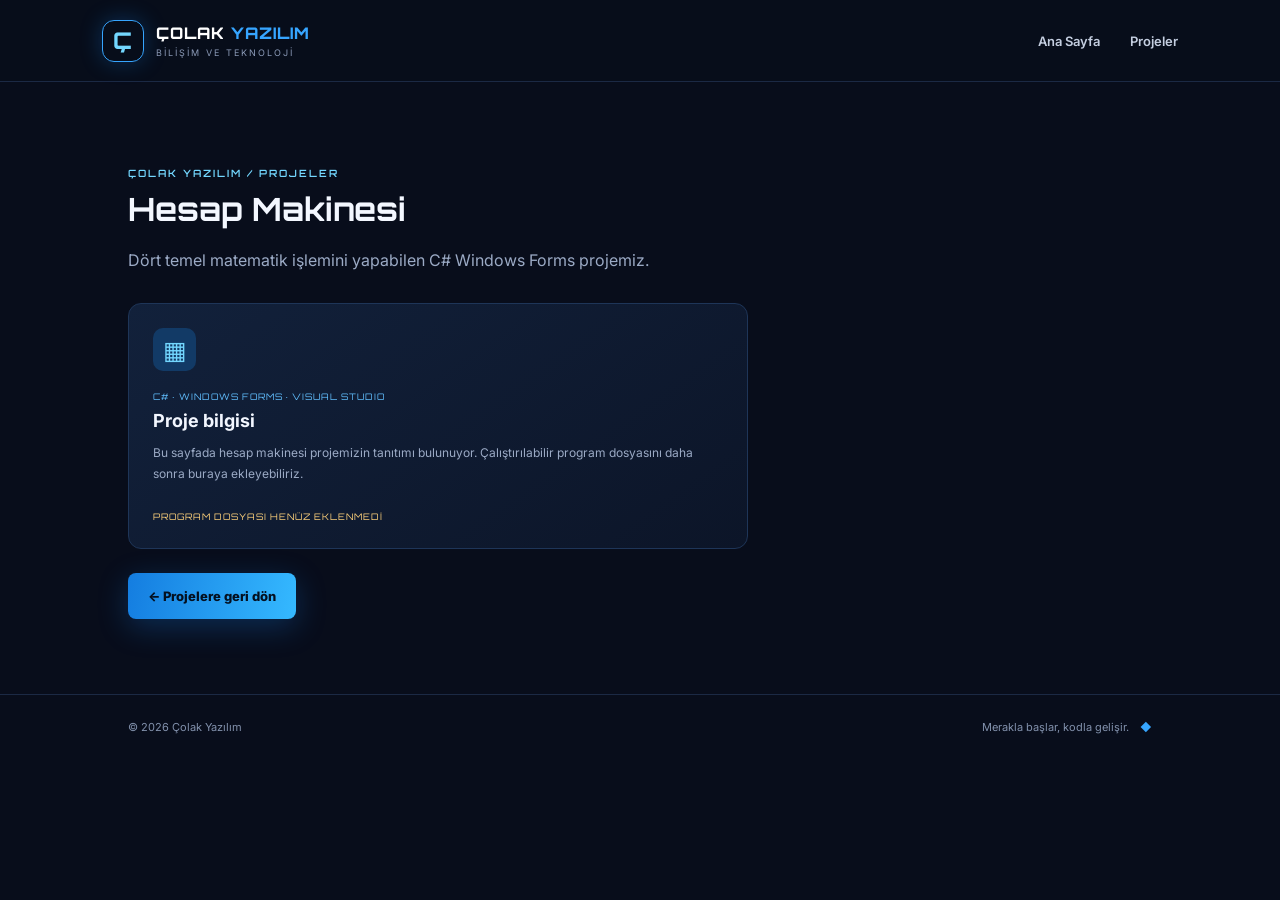
==== hesap-makinesi.html @ a11ee245 "Add files via upload" ====
<!DOCTYPE html>
<html lang="tr">
<head>
  <meta charset="UTF-8">
  <meta name="viewport" content="width=device-width, initial-scale=1.0">
  <title>Hesap Makinesi | Çolak Yazılım</title>
  <link rel="stylesheet" href="style.css">
</head>
<body>
  <header class="topbar">
    <a class="brand" href="index.html"><span class="brand-mark">Ç</span><span>ÇOLAK<span class="blue"> YAZILIM</span><small>BİLİŞİM VE TEKNOLOJİ</small></span></a>
    <nav><a href="index.html">Ana Sayfa</a><a href="index.html#projeler">Projeler</a></nav>
  </header>
  <main class="section" style="min-height:65vh">
    <p class="eyebrow">ÇOLAK YAZILIM / PROJELER</p>
    <h2>Hesap Makinesi</h2>
    <p style="color:#9baac5;max-width:620px;line-height:1.9">Dört temel matematik işlemini yapabilen C# Windows Forms projemiz.</p>
    <div class="project-card" style="max-width:620px;margin-top:28px">
      <div class="project-icon">▦</div>
      <p class="tag">C# · WINDOWS FORMS · VISUAL STUDIO</p>
      <h3>Proje bilgisi</h3>
      <p>Bu sayfada hesap makinesi projemizin tanıtımı bulunuyor. Çalıştırılabilir program dosyasını daha sonra buraya ekleyebiliriz.</p>
      <span class="status in-progress">PROGRAM DOSYASI HENÜZ EKLENMEDİ</span>
    </div>
    <a class="main-button" href="index.html#projeler">← Projelere geri dön</a>
  </main>
  <footer><span>© 2026 Çolak Yazılım</span><span>Merakla başlar, kodla gelişir. <b>◆</b></span></footer>
</body>
</html>
---- style.css ----
@import url('https://fonts.googleapis.com/css2?family=Orbitron:wght@500;600;700;800&family=Inter:wght@400;500;600;700;800&display=swap');

:root { --bg:#080d1b; --panel:#101a31; --blue:#36a5ff; --cyan:#73d7ff; --text:#f3f7ff; --muted:#9baac5; }
* { box-sizing:border-box; }
html { scroll-behavior:smooth; }
body { margin:0; background:var(--bg); color:var(--text); font-family:Inter,Arial,sans-serif; }
.topbar { height:82px; padding:0 8%; display:flex; align-items:center; justify-content:space-between; border-bottom:1px solid #1b2944; background:#080d1bf2; }
.brand { display:flex; align-items:center; gap:12px; color:white; text-decoration:none; font-family:Orbitron,sans-serif; font-weight:800; letter-spacing:1px; }
.brand-mark { width:42px; height:42px; display:grid; place-items:center; border:1px solid var(--blue); color:var(--cyan); border-radius:12px; font-size:23px; box-shadow:0 0 22px #168dff44; }
.brand .blue { color:var(--blue); }
.brand small { display:block; margin-top:4px; color:#8b9ab7; font:9px Inter,sans-serif; letter-spacing:2px; }
nav { display:flex; gap:30px; }
nav a { color:#c4cee0; text-decoration:none; font-size:13px; font-weight:600; }
nav a:hover { color:var(--cyan); }
.hero { min-height:530px; padding:75px 10%; display:flex; align-items:center; justify-content:space-between; position:relative; overflow:hidden; background:radial-gradient(ellipse at 75% 48%,#12366a 0%,#0b1730 34%,#080d1b 72%); }
.hero-content { position:relative; z-index:2; max-width:560px; }
.eyebrow { color:var(--cyan); font:600 10px Orbitron,sans-serif; letter-spacing:2px; }
h1 { margin:22px 0 18px; font:800 clamp(42px,6vw,70px)/1.12 Orbitron,sans-serif; letter-spacing:-3px; }
h1 span, .about h2 span { color:var(--blue); text-shadow:0 0 28px #168dff66; }
.intro { max-width:430px; color:var(--muted); line-height:1.8; font-size:15px; }
.main-button { display:inline-flex; align-items:center; gap:25px; margin-top:24px; padding:15px 20px; border-radius:8px; background:linear-gradient(100deg,#147de0,#35b9ff); color:#041020; text-decoration:none; font-weight:800; font-size:13px; box-shadow:0 8px 30px #168dff40; }
.main-button span { font-size:20px; }
.hero-art { width:370px; height:340px; position:relative; display:grid; place-items:center; }
.orbit { position:absolute; border:1px solid #3aaaff55; border-radius:50%; transform:rotate(-25deg); }
.orbit-one { width:330px; height:150px; }
.orbit-two { width:270px; height:270px; border-color:#3aaaff33; }
.chip { width:180px; height:180px; display:flex; flex-direction:column; align-items:center; justify-content:center; gap:8px; border:1px solid #4bbaff88; border-radius:28px; background:linear-gradient(145deg,#1c4778,#0b1932 70%); box-shadow:0 0 65px #168dff55,inset 0 0 30px #168dff22; transform:rotate(-8deg); }
.chip span { color:var(--cyan); font:800 36px Orbitron,sans-serif; }
.chip b { color:white; font-size:32px; }
.chip small { color:#9fb6d7; font:9px Orbitron,sans-serif; letter-spacing:2px; }
.float-tag { position:absolute; padding:9px 12px; border:1px solid #3aaaff66; border-radius:6px; background:#0c1a31; color:var(--cyan); font:10px Orbitron,sans-serif; letter-spacing:1px; }
.tag-top { top:40px; right:5px; }
.tag-bottom { bottom:42px; left:0; }
.section { padding:75px 10%; }
.projects { background:#0b1223; border-top:1px solid #182744; border-bottom:1px solid #182744; }
.section-heading { display:flex; align-items:end; justify-content:space-between; margin-bottom:30px; }
h2 { margin:10px 0 0; font:700 32px Orbitron,sans-serif; }
.section-note { color:#607494; font:10px Orbitron,sans-serif; letter-spacing:2px; }
.cards { display:grid; grid-template-columns:repeat(3,1fr); gap:18px; }
.project-card { min-height:245px; padding:24px; border:1px solid #1e3558; border-radius:13px; background:linear-gradient(145deg,#12213b,#0c1528); transition:.2s; }
.project-card:hover { transform:translateY(-5px); border-color:#318fe0; box-shadow:0 12px 35px #0005; }
.project-icon { width:43px; height:43px; display:grid; place-items:center; border-radius:10px; background:#123a66; color:var(--cyan); font-size:25px; }
.project-card .tag { margin:20px 0 8px; color:#61bfff; font:9px Orbitron,sans-serif; letter-spacing:1px; }
.project-card h3 { margin:0 0 9px; font-size:18px; }
.project-card p:not(.tag) { min-height:44px; color:var(--muted); font-size:12px; line-height:1.7; }
.status { display:inline-block; margin-top:12px; color:#77e4bd; font:9px Orbitron,sans-serif; letter-spacing:1px; }
.in-progress { color:#ffd27b; }
.about { text-align:center; max-width:850px; margin:auto; }
.about h2 { font-size:38px; line-height:1.35; }
.about > p:last-child { max-width:570px; margin:20px auto 0; color:var(--muted); font-size:14px; line-height:1.9; }
footer { display:flex; justify-content:space-between; padding:25px 10%; border-top:1px solid #1b2944; color:#8291ac; font-size:11px; }
footer b { color:var(--blue); margin-left:8px; }
@media (max-width:760px) {
  .topbar { height:auto; padding:18px 6%; align-items:flex-start; gap:18px; flex-direction:column; }
  nav { gap:18px; flex-wrap:wrap; }
  .hero { padding:65px 7%; }
  .hero-art { display:none; }
  .section { padding:58px 7%; }
  .cards { grid-template-columns:1fr; }
  .section-heading { align-items:flex-start; gap:15px; flex-direction:column; }
  footer { padding:22px 7%; gap:12px; flex-direction:column; }
}
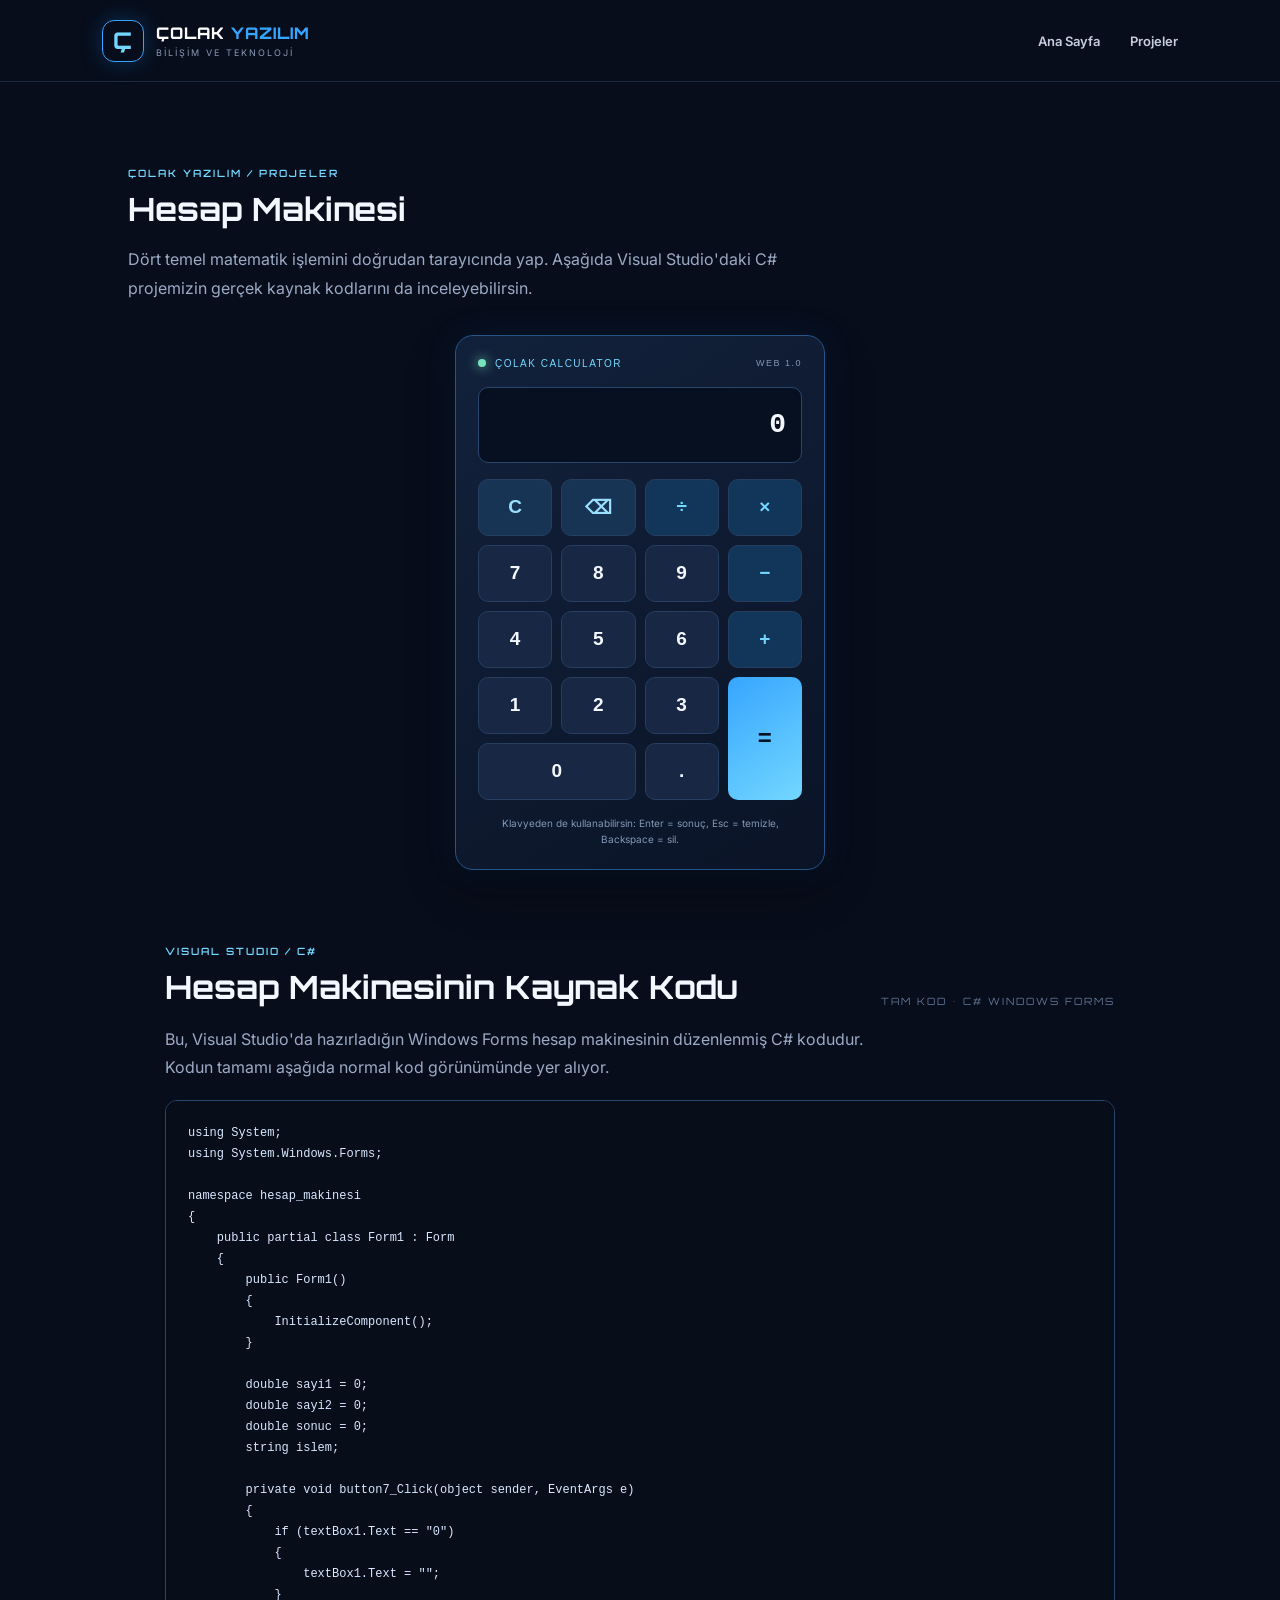
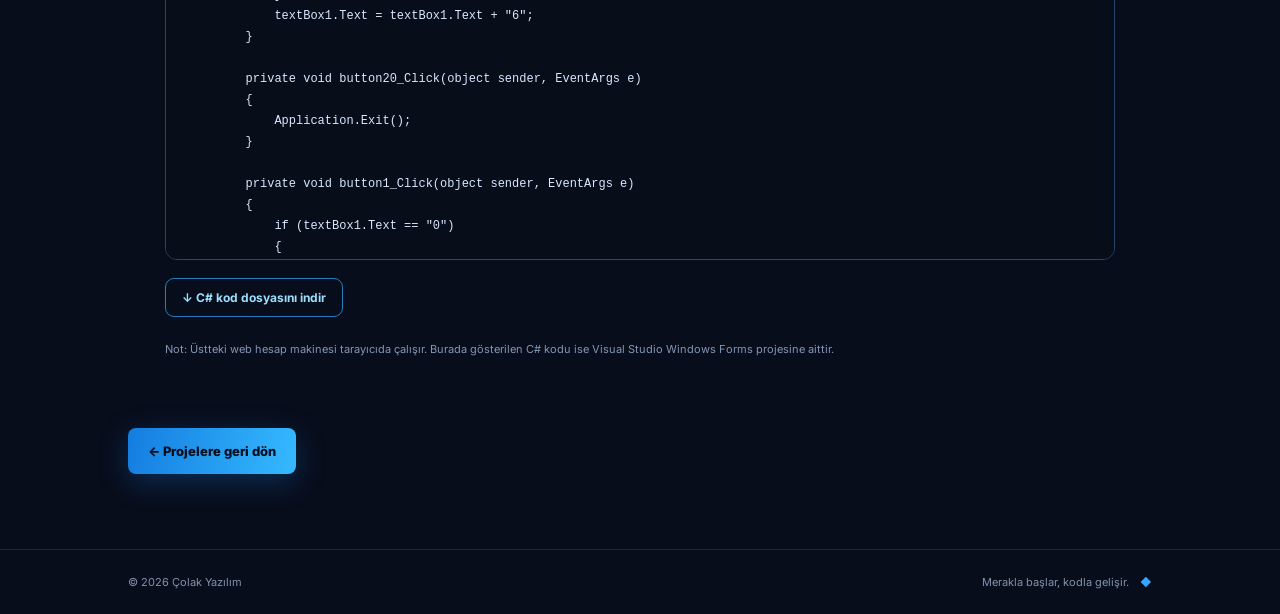
==== commit 429ab7e8: "Add files via upload" ====
--- a/hesap-makinesi.html
+++ b/hesap-makinesi.html
@@ -11,19 +11,263 @@
     <a class="brand" href="index.html"><span class="brand-mark">Ç</span><span>ÇOLAK<span class="blue"> YAZILIM</span><small>BİLİŞİM VE TEKNOLOJİ</small></span></a>
     <nav><a href="index.html">Ana Sayfa</a><a href="index.html#projeler">Projeler</a></nav>
   </header>
-  <main class="section" style="min-height:65vh">
+
+  <main class="section calculator-page">
     <p class="eyebrow">ÇOLAK YAZILIM / PROJELER</p>
     <h2>Hesap Makinesi</h2>
-    <p style="color:#9baac5;max-width:620px;line-height:1.9">Dört temel matematik işlemini yapabilen C# Windows Forms projemiz.</p>
-    <div class="project-card" style="max-width:620px;margin-top:28px">
-      <div class="project-icon">▦</div>
-      <p class="tag">C# · WINDOWS FORMS · VISUAL STUDIO</p>
-      <h3>Proje bilgisi</h3>
-      <p>Bu sayfada hesap makinesi projemizin tanıtımı bulunuyor. Çalıştırılabilir program dosyasını daha sonra buraya ekleyebiliriz.</p>
-      <span class="status in-progress">PROGRAM DOSYASI HENÜZ EKLENMEDİ</span>
-    </div>
+    <p class="calculator-intro">Dört temel matematik işlemini doğrudan tarayıcında yap. Aşağıda Visual Studio'daki C# projemizin gerçek kaynak kodlarını da inceleyebilirsin.</p>
+
+    <section class="web-calculator" aria-label="Çalışan hesap makinesi">
+      <div class="calculator-heading"><span class="calculator-dot"></span><span>ÇOLAK CALCULATOR</span><span class="calculator-version">WEB 1.0</span></div>
+      <input id="ekran" class="calculator-screen" type="text" value="0" readonly aria-label="Hesap makinesi ekranı">
+      <div class="calculator-buttons">
+        <button class="calc-key utility" onclick="temizle()">C</button>
+        <button class="calc-key utility" onclick="sil()">⌫</button>
+        <button class="calc-key operator" onclick="islemSec('/')">÷</button>
+        <button class="calc-key operator" onclick="islemSec('*')">×</button>
+        <button class="calc-key" onclick="sayiEkle('7')">7</button>
+        <button class="calc-key" onclick="sayiEkle('8')">8</button>
+        <button class="calc-key" onclick="sayiEkle('9')">9</button>
+        <button class="calc-key operator" onclick="islemSec('-')">−</button>
+        <button class="calc-key" onclick="sayiEkle('4')">4</button>
+        <button class="calc-key" onclick="sayiEkle('5')">5</button>
+        <button class="calc-key" onclick="sayiEkle('6')">6</button>
+        <button class="calc-key operator" onclick="islemSec('+')">+</button>
+        <button class="calc-key" onclick="sayiEkle('1')">1</button>
+        <button class="calc-key" onclick="sayiEkle('2')">2</button>
+        <button class="calc-key" onclick="sayiEkle('3')">3</button>
+        <button class="calc-key equals" onclick="hesapla()">=</button>
+        <button class="calc-key zero" onclick="sayiEkle('0')">0</button>
+        <button class="calc-key" onclick="virgulEkle()">.</button>
+      </div>
+      <p class="calculator-hint">Klavyeden de kullanabilirsin: Enter = sonuç, Esc = temizle, Backspace = sil.</p>
+    </section>
+
+    <section class="source-section">
+      <div class="source-title">
+        <div><p class="eyebrow">VISUAL STUDIO / C#</p><h2>Hesap Makinesinin Kaynak Kodu</h2></div>
+        <span class="section-note">TAM KOD • C# WINDOWS FORMS</span>
+      </div>
+      <p class="source-intro">Bu, Visual Studio'da hazırladığın Windows Forms hesap makinesinin düzenlenmiş C# kodudur. Kodun tamamı aşağıda normal kod görünümünde yer alıyor.</p>
+      <pre class="full-source-code"><code>using System;
+using System.Windows.Forms;
+
+namespace hesap_makinesi
+{
+    public partial class Form1 : Form
+    {
+        public Form1()
+        {
+            InitializeComponent();
+        }
+
+        double sayi1 = 0;
+        double sayi2 = 0;
+        double sonuc = 0;
+        string islem;
+
+        private void button7_Click(object sender, EventArgs e)
+        {
+            if (textBox1.Text == "0")
+            {
+                textBox1.Text = "";
+            }
+            textBox1.Text = textBox1.Text + "6";
+        }
+
+        private void button20_Click(object sender, EventArgs e)
+        {
+            Application.Exit();
+        }
+
+        private void button1_Click(object sender, EventArgs e)
+        {
+            if (textBox1.Text == "0")
+            {
+                textBox1.Text = "";
+            }
+            textBox1.Text = textBox1.Text + "0";
+        }
+
+        private void button2_Click(object sender, EventArgs e)
+        {
+            if (textBox1.Text == "0")
+            {
+                textBox1.Text = "";
+            }
+            textBox1.Text = textBox1.Text + "1";
+        }
+
+        private void Form1_Load(object sender, EventArgs e)
+        {
+            ControlBox = false;
+        }
+
+        private void button3_Click(object sender, EventArgs e)
+        {
+            if (textBox1.Text == "0")
+            {
+                textBox1.Text = "";
+            }
+            textBox1.Text = textBox1.Text + "2";
+        }
+
+        private void button4_Click(object sender, EventArgs e)
+        {
+            if (textBox1.Text == "0")
+            {
+                textBox1.Text = "";
+            }
+            textBox1.Text = textBox1.Text + "3";
+        }
+
+        private void button5_Click(object sender, EventArgs e)
+        {
+            if (textBox1.Text == "0")
+            {
+                textBox1.Text = "";
+            }
+            textBox1.Text = textBox1.Text + "4";
+        }
+
+        private void button6_Click(object sender, EventArgs e)
+        {
+            if (textBox1.Text == "0")
+            {
+                textBox1.Text = "";
+            }
+            textBox1.Text = textBox1.Text + "5";
+        }
+
+        private void button8_Click(object sender, EventArgs e)
+        {
+            if (textBox1.Text == "0")
+            {
+                textBox1.Text = "";
+            }
+            textBox1.Text = textBox1.Text + "7";
+        }
+
+        private void button9_Click(object sender, EventArgs e)
+        {
+            if (textBox1.Text == "0")
+            {
+                textBox1.Text = "";
+            }
+            textBox1.Text = textBox1.Text + "8";
+        }
+
+        private void button10_Click(object sender, EventArgs e)
+        {
+            if (textBox1.Text == "0")
+            {
+                textBox1.Text = "";
+            }
+            textBox1.Text = textBox1.Text + "9";
+        }
+
+        private void button13_Click(object sender, EventArgs e)
+        {
+            sayi1 = Convert.ToDouble(textBox1.Text);
+            textBox1.Text = "";
+            islem = "+";
+        }
+
+        private void button14_Click(object sender, EventArgs e)
+        {
+            sayi2 = Convert.ToDouble(textBox1.Text);
+
+            if (islem == "+")
+            {
+                sonuc = sayi1 + sayi2;
+                textBox1.Text = sonuc.ToString();
+            }
+            else if (islem == "-")
+            {
+                sonuc = sayi1 - sayi2;
+                textBox1.Text = sonuc.ToString();
+            }
+            else if (islem == "*")
+            {
+                sonuc = sayi1 * sayi2;
+                textBox1.Text = sonuc.ToString();
+            }
+            else if (islem == "/")
+            {
+                if (sayi2 == 0)
+                {
+                    MessageBox.Show("Bir sayı sıfıra bölünemez.");
+                    textBox1.Text = "0";
+                }
+                else
+                {
+                    sonuc = sayi1 / sayi2;
+                    textBox1.Text = sonuc.ToString();
+                }
+            }
+            else if (islem == "%")
+            {
+                sonuc = (sayi1 / 100) * sayi2;
+                textBox1.Text = sonuc.ToString();
+            }
+        }
+
+        private void button18_Click(object sender, EventArgs e)
+        {
+            textBox1.Text = "0";
+            sayi1 = 0;
+            sayi2 = 0;
+            sonuc = 0;
+            islem = "";
+        }
+
+        private void button11_Click(object sender, EventArgs e)
+        {
+            sayi1 = Convert.ToDouble(textBox1.Text);
+            textBox1.Text = "";
+            islem = "*";
+        }
+
+        private void button12_Click(object sender, EventArgs e)
+        {
+            sayi1 = Convert.ToDouble(textBox1.Text);
+            textBox1.Text = "";
+            islem = "-";
+        }
+
+        private void button16_Click(object sender, EventArgs e)
+        {
+            sayi1 = Convert.ToDouble(textBox1.Text);
+            textBox1.Text = "";
+            islem = "/";
+        }
+
+        private void button15_Click(object sender, EventArgs e)
+        {
+            if (textBox1.Text == "0")
+            {
+                textBox1.Text = "";
+            }
+            textBox1.Text = textBox1.Text + ",";
+        }
+
+        private void button17_Click(object sender, EventArgs e)
+        {
+            sayi1 = Convert.ToDouble(textBox1.Text);
+            textBox1.Text = "";
+            islem = "%";
+        }
+    }
+}
+</code></pre>
+      <a class="source-download" href="hesap-makinesi.cs" download>↓ C# kod dosyasını indir</a>
+      <p class="source-note">Not: Üstteki web hesap makinesi tarayıcıda çalışır. Burada gösterilen C# kodu ise Visual Studio Windows Forms projesine aittir.</p>
+    </section>
+
     <a class="main-button" href="index.html#projeler">← Projelere geri dön</a>
   </main>
+
   <footer><span>© 2026 Çolak Yazılım</span><span>Merakla başlar, kodla gelişir. <b>◆</b></span></footer>
+  <script src="hesap-makinesi.js"></script>
 </body>
-</html>
+</html>
--- a/style.css
+++ b/style.css
@@ -60,3 +60,28 @@
   .section-heading { align-items:flex-start; gap:15px; flex-direction:column; }
   footer { padding:22px 7%; gap:12px; flex-direction:column; }
 }
+
+
+/* Web hesap makinesi ve tam C# kaynak kodu */
+.calculator-page { min-height:65vh; }
+.calculator-intro, .source-intro { max-width:700px; color:var(--muted, #9baac5); line-height:1.8; }
+.web-calculator { width:100%; max-width:370px; margin:32px auto 65px; padding:22px; border:1px solid #24558a; border-radius:18px; background:linear-gradient(145deg,#12213b,#0b1427); box-shadow:0 18px 50px #0005,0 0 35px #168dff18; }
+.calculator-heading { display:flex; align-items:center; gap:9px; margin-bottom:18px; color:#73d7ff; font:10px Arial,sans-serif; letter-spacing:1.5px; }
+.calculator-dot { width:8px; height:8px; border-radius:50%; background:#77e4bd; box-shadow:0 0 12px #77e4bd; }
+.calculator-version { margin-left:auto; color:#8296b5; font-size:9px; }
+.calculator-screen { width:100%; height:76px; margin-bottom:16px; padding:12px 15px; box-sizing:border-box; border:1px solid #28466d; border-radius:10px; outline:none; background:#071020; color:#f3f7ff; text-align:right; font:600 28px Consolas,monospace; }
+.calculator-buttons { display:grid; grid-template-columns:repeat(4,1fr); gap:9px; }
+.calc-key { min-height:57px; border:1px solid #263e60; border-radius:10px; background:#172744; color:#f3f7ff; font:700 19px Arial,sans-serif; cursor:pointer; }
+.calc-key:hover { border-color:#36a5ff; background:#21416a; }
+.calc-key.utility { color:#9bdfff; background:#183454; }
+.calc-key.operator { color:#73d7ff; background:#12365a; }
+.calc-key.equals { grid-row:span 2; color:#061326; background:linear-gradient(145deg,#36a5ff,#73d7ff); border:0; font-size:24px; }
+.calc-key.zero { grid-column:span 2; }
+.calculator-hint { margin:15px 0 0; color:#8296b5; font-size:10px; line-height:1.6; text-align:center; }
+.source-section { max-width:950px; margin:0 auto 45px; }
+.source-title { display:flex; align-items:end; justify-content:space-between; gap:20px; margin-bottom:18px; }
+.full-source-code { display:block; max-height:760px; overflow:auto; margin:18px 0 14px; padding:22px; border:1px solid #29466c; border-radius:12px; background:#070d19; color:#d9e8ff; font:12px/1.75 Consolas,"Courier New",monospace; white-space:pre; tab-size:4; }
+.source-download { display:inline-block; margin:4px 0 12px; padding:11px 16px; border:1px solid #287dbd; border-radius:9px; color:#9bdfff; text-decoration:none; font-size:12px; font-weight:700; }
+.source-download:hover { background:#12365a; }
+.source-note { color:#8296b5; font-size:11px; line-height:1.7; }
+@media (max-width:760px) { .source-title { align-items:flex-start; flex-direction:column; } .web-calculator { margin-top:25px; } }
